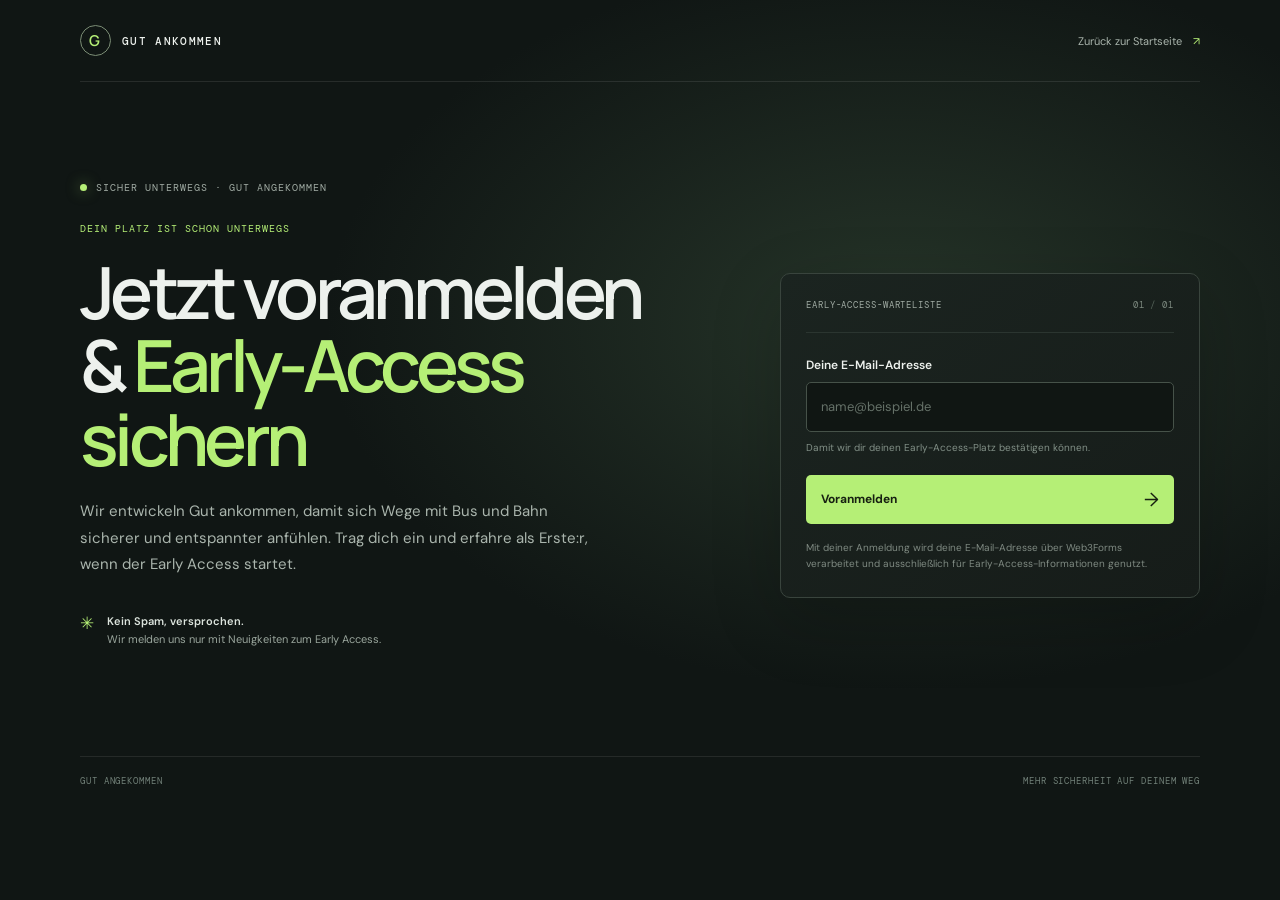
==== preregister.html @ cdcd8139 "Add Web3Forms early access registration" ====
<!doctype html>
<html lang="de">
<head>
  <meta charset="utf-8" />
  <meta name="viewport" content="width=device-width, initial-scale=1" />
  <meta name="theme-color" content="#101614" />
  <meta name="description" content="Melde dich für den Early Access von Gut ankommen an." />
  <title>Voranmelden · Gut ankommen</title>
  <link rel="stylesheet" href="/preregister.css" />
</head>
<body>
  <main class="page-shell">
    <header class="topbar">
      <a class="brand" href="/" aria-label="Zur Startseite Gut ankommen"><span class="brand-mark">G</span><span>GUT ANKOMMEN</span></a>
      <a class="back-link" href="/">Zurück zur Startseite <span aria-hidden="true">↗</span></a>
    </header>

    <section class="signup" aria-labelledby="signup-heading">
      <div class="eyebrow"><span class="pulse"></span> SICHER UNTERWEGS · GUT ANGEKOMMEN</div>
      <div class="signup-grid">
        <div class="intro-copy">
          <p class="overline">DEIN PLATZ IST SCHON UNTERWEGS</p>
          <h1 id="signup-heading">Jetzt voranmelden &amp; <em>Early-Access sichern</em></h1>
          <p class="lede">Wir entwickeln Gut ankommen, damit sich Wege mit Bus und Bahn sicherer und entspannter anfühlen. Trag dich ein und erfahre als Erste:r, wenn der Early Access startet.</p>
          <div class="promise"><span aria-hidden="true">✳</span><p><strong>Kein Spam, versprochen.</strong><br />Wir melden uns nur mit Neuigkeiten zum Early Access.</p></div>
        </div>

        <div class="form-card">
          <div class="form-card-head"><span class="label">EARLY-ACCESS-WARTELISTE</span><span class="step">01 <i>/</i> 01</span></div>
          <form id="preregister-form" novalidate>
            <label for="email">Deine E-Mail-Adresse</label>
            <input id="email" name="email" type="email" autocomplete="email" placeholder="name@beispiel.de" required aria-describedby="email-help form-status" />
            <small id="email-help" class="field-help">Damit wir dir deinen Early-Access-Platz bestätigen können.</small>
            <input type="checkbox" name="botcheck" class="botcheck" tabindex="-1" autocomplete="off" aria-hidden="true" />
            <button id="submit-button" type="submit"><span class="button-copy">Voranmelden</span><span class="button-arrow" aria-hidden="true">→</span></button>
            <p id="form-status" class="form-status" role="status" aria-live="polite"></p>
          </form>
          <p class="privacy-note">Mit deiner Anmeldung wird deine E-Mail-Adresse über Web3Forms verarbeitet und ausschließlich für Early-Access-Informationen genutzt.</p>
        </div>
      </div>
      <div class="bottom-note"><span>GUT ANGEKOMMEN</span><span>MEHR SICHERHEIT AUF DEINEM WEG</span></div>
    </section>
  </main>
  <script src="/preregister.js"></script>
</body>
</html>
---- preregister.css ----
@import url('https://fonts.googleapis.com/css2?family=DM+Mono:wght@400;500&family=DM+Sans:wght@400;500;600;700&family=Manrope:wght@400;500;600;700;800&display=swap');
:root{color-scheme:dark;--bg:#101614;--panel:#171e1b;--line:#2b3530;--muted:#8b9690;--text:#edf1ed;--green:#b5ef76;--sans:'DM Sans',sans-serif;--display:Manrope,sans-serif;--mono:'DM Mono',monospace}
*{box-sizing:border-box}body{margin:0;min-height:100vh;color:var(--text);font-family:var(--sans);background:radial-gradient(ellipse at 70% 36%,#263529 0,transparent 45%),var(--bg)}a{color:inherit}.page-shell{width:min(1120px,calc(100% - 56px));margin:auto}.topbar{height:82px;display:flex;align-items:center;justify-content:space-between;border-bottom:1px solid #ffffff18}.brand{display:flex;align-items:center;gap:11px;text-decoration:none;font:500 11px var(--mono);letter-spacing:.12em}.brand-mark{width:31px;height:31px;border:1px solid #7b8d75;border-radius:50%;display:grid;place-items:center;color:var(--green);font:600 15px var(--display)}.back-link{font-size:11px;text-decoration:none;color:#aab5ad}.back-link span{padding-left:8px;color:var(--green)}.signup{padding:clamp(65px,11vh,120px) 0 26px}.eyebrow,.overline,.label,.step,.bottom-note{font:10px var(--mono);letter-spacing:.1em;color:#a0aba3}.eyebrow{display:flex;align-items:center;gap:9px}.pulse{width:7px;height:7px;border-radius:50%;background:var(--green);box-shadow:0 0 14px #b5ef7680}.signup-grid{display:grid;grid-template-columns:minmax(0,1fr) minmax(320px,420px);gap:clamp(44px,8vw,108px);align-items:center;margin-top:28px}.intro-copy{max-width:590px}.overline{color:var(--green);margin:0 0 20px}h1{font:600 clamp(42px,6.2vw,72px)/1.02 var(--display);letter-spacing:-.065em;margin:0}h1 em{font-style:normal;color:var(--green)}.lede{max-width:520px;color:#aab5ad;font-size:15px;line-height:1.75;margin:23px 0 0}.promise{display:flex;align-items:flex-start;gap:13px;margin-top:35px;color:var(--green)}.promise>span{font-size:17px}.promise p{margin:0;color:#9aa69d;font-size:11px;line-height:1.65}.promise strong{color:#dce4dd;font-weight:600}.form-card{padding:25px;background:linear-gradient(145deg,#1b2420,#161c19);border:1px solid #39443d;border-radius:10px;box-shadow:0 22px 70px #0003}.form-card-head{display:flex;align-items:center;justify-content:space-between;padding-bottom:21px;border-bottom:1px solid var(--line)}.label{font-size:9px}.step{font-size:9px;color:#7e8b81}.step i{font-style:normal;color:#536157}form{padding-top:24px}label{display:block;font-size:12px;font-weight:600;margin-bottom:9px}input[type=email]{width:100%;height:50px;border-radius:5px;border:1px solid #465249;background:#101613;color:var(--text);padding:0 14px;font:13px var(--sans);outline:none;transition:border-color .2s,box-shadow .2s}input[type=email]::placeholder{color:#657168}input[type=email]:focus{border-color:var(--green);box-shadow:0 0 0 3px #b5ef761a}.field-help{display:block;color:#829087;font-size:10px;margin-top:9px}.botcheck{position:absolute;left:-10000px;width:1px;height:1px;overflow:hidden}button{width:100%;height:49px;margin-top:21px;padding:0 15px;border:0;border-radius:5px;display:flex;align-items:center;justify-content:space-between;background:var(--green);color:#172011;font:700 12px var(--sans);cursor:pointer;transition:background .18s,transform .18s,opacity .18s}button:hover:not(:disabled){background:#c7ff8d;transform:translateY(-1px)}button:disabled{cursor:wait;opacity:.78}.button-arrow{font-size:19px;font-weight:400}.button-copy{display:flex;align-items:center;gap:9px}.spinner{width:13px;height:13px;border:2px solid #25331d55;border-top-color:#182311;border-radius:50%;animation:spin .65s linear infinite}@keyframes spin{to{transform:rotate(360deg)}}.form-status{min-height:18px;margin:12px 0 0;font-size:11px;line-height:1.5;color:#e4b7a7}.form-status.success{color:var(--green)}.form-status:empty{margin-top:0;min-height:0}.privacy-note{margin:16px 0 0;color:#7f8a82;font-size:10px;line-height:1.6}.bottom-note{display:flex;justify-content:space-between;border-top:1px solid #ffffff16;margin-top:clamp(70px,12vh,128px);padding-top:18px;font-size:9px;color:#718078}
@media(max-width:760px){.page-shell{width:calc(100% - 34px)}.topbar{height:68px}.signup{padding:58px 0 22px}.signup-grid{grid-template-columns:1fr;gap:32px;margin-top:27px}.intro-copy{max-width:560px}h1{font-size:clamp(43px,12vw,60px)}.lede{font-size:14px;margin-top:18px}.promise{margin-top:23px}.form-card{padding:20px}.bottom-note{margin-top:48px;font-size:8px}.bottom-note span:last-child{text-align:right}.back-link{font-size:10px}}
@media(prefers-reduced-motion:reduce){*,*::before,*::after{scroll-behavior:auto!important;animation-duration:.01ms!important;transition-duration:.01ms!important}}
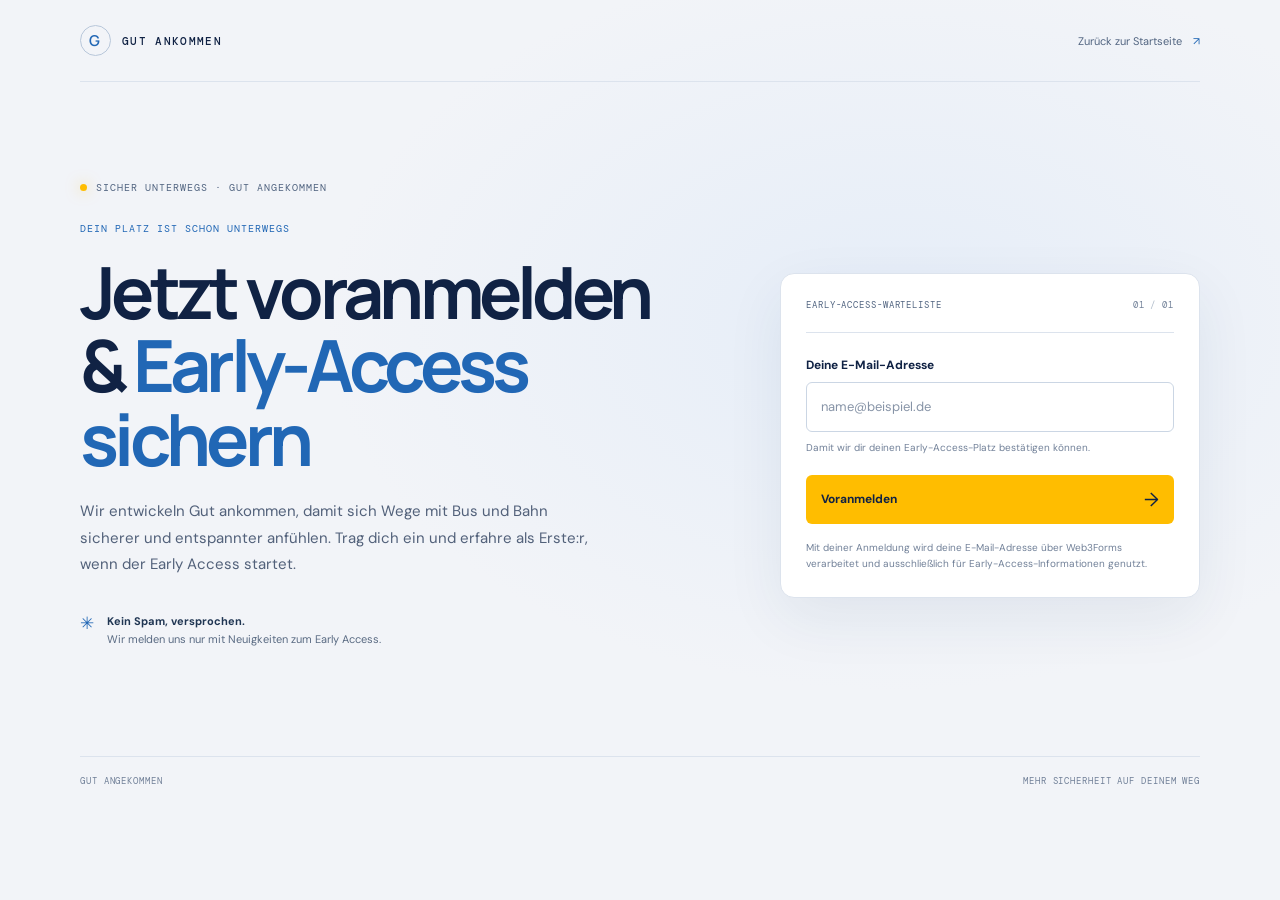
==== commit 9a7d932c: "Match browser theme color to light design" ====
--- a/preregister.html
+++ b/preregister.html
@@ -3,7 +3,7 @@
 <head>
   <meta charset="utf-8" />
   <meta name="viewport" content="width=device-width, initial-scale=1" />
-  <meta name="theme-color" content="#101614" />
+  <meta name="theme-color" content="#f2f4f8" />
   <meta name="description" content="Melde dich für den Early Access von Gut ankommen an." />
   <title>Voranmelden · Gut ankommen</title>
   <link rel="stylesheet" href="/preregister.css" />
--- a/preregister.css
+++ b/preregister.css
@@ -1,5 +1,5 @@
 @import url('https://fonts.googleapis.com/css2?family=DM+Mono:wght@400;500&family=DM+Sans:wght@400;500;600;700&family=Manrope:wght@400;500;600;700;800&display=swap');
-:root{color-scheme:dark;--bg:#101614;--panel:#171e1b;--line:#2b3530;--muted:#8b9690;--text:#edf1ed;--green:#b5ef76;--sans:'DM Sans',sans-serif;--display:Manrope,sans-serif;--mono:'DM Mono',monospace}
-*{box-sizing:border-box}body{margin:0;min-height:100vh;color:var(--text);font-family:var(--sans);background:radial-gradient(ellipse at 70% 36%,#263529 0,transparent 45%),var(--bg)}a{color:inherit}.page-shell{width:min(1120px,calc(100% - 56px));margin:auto}.topbar{height:82px;display:flex;align-items:center;justify-content:space-between;border-bottom:1px solid #ffffff18}.brand{display:flex;align-items:center;gap:11px;text-decoration:none;font:500 11px var(--mono);letter-spacing:.12em}.brand-mark{width:31px;height:31px;border:1px solid #7b8d75;border-radius:50%;display:grid;place-items:center;color:var(--green);font:600 15px var(--display)}.back-link{font-size:11px;text-decoration:none;color:#aab5ad}.back-link span{padding-left:8px;color:var(--green)}.signup{padding:clamp(65px,11vh,120px) 0 26px}.eyebrow,.overline,.label,.step,.bottom-note{font:10px var(--mono);letter-spacing:.1em;color:#a0aba3}.eyebrow{display:flex;align-items:center;gap:9px}.pulse{width:7px;height:7px;border-radius:50%;background:var(--green);box-shadow:0 0 14px #b5ef7680}.signup-grid{display:grid;grid-template-columns:minmax(0,1fr) minmax(320px,420px);gap:clamp(44px,8vw,108px);align-items:center;margin-top:28px}.intro-copy{max-width:590px}.overline{color:var(--green);margin:0 0 20px}h1{font:600 clamp(42px,6.2vw,72px)/1.02 var(--display);letter-spacing:-.065em;margin:0}h1 em{font-style:normal;color:var(--green)}.lede{max-width:520px;color:#aab5ad;font-size:15px;line-height:1.75;margin:23px 0 0}.promise{display:flex;align-items:flex-start;gap:13px;margin-top:35px;color:var(--green)}.promise>span{font-size:17px}.promise p{margin:0;color:#9aa69d;font-size:11px;line-height:1.65}.promise strong{color:#dce4dd;font-weight:600}.form-card{padding:25px;background:linear-gradient(145deg,#1b2420,#161c19);border:1px solid #39443d;border-radius:10px;box-shadow:0 22px 70px #0003}.form-card-head{display:flex;align-items:center;justify-content:space-between;padding-bottom:21px;border-bottom:1px solid var(--line)}.label{font-size:9px}.step{font-size:9px;color:#7e8b81}.step i{font-style:normal;color:#536157}form{padding-top:24px}label{display:block;font-size:12px;font-weight:600;margin-bottom:9px}input[type=email]{width:100%;height:50px;border-radius:5px;border:1px solid #465249;background:#101613;color:var(--text);padding:0 14px;font:13px var(--sans);outline:none;transition:border-color .2s,box-shadow .2s}input[type=email]::placeholder{color:#657168}input[type=email]:focus{border-color:var(--green);box-shadow:0 0 0 3px #b5ef761a}.field-help{display:block;color:#829087;font-size:10px;margin-top:9px}.botcheck{position:absolute;left:-10000px;width:1px;height:1px;overflow:hidden}button{width:100%;height:49px;margin-top:21px;padding:0 15px;border:0;border-radius:5px;display:flex;align-items:center;justify-content:space-between;background:var(--green);color:#172011;font:700 12px var(--sans);cursor:pointer;transition:background .18s,transform .18s,opacity .18s}button:hover:not(:disabled){background:#c7ff8d;transform:translateY(-1px)}button:disabled{cursor:wait;opacity:.78}.button-arrow{font-size:19px;font-weight:400}.button-copy{display:flex;align-items:center;gap:9px}.spinner{width:13px;height:13px;border:2px solid #25331d55;border-top-color:#182311;border-radius:50%;animation:spin .65s linear infinite}@keyframes spin{to{transform:rotate(360deg)}}.form-status{min-height:18px;margin:12px 0 0;font-size:11px;line-height:1.5;color:#e4b7a7}.form-status.success{color:var(--green)}.form-status:empty{margin-top:0;min-height:0}.privacy-note{margin:16px 0 0;color:#7f8a82;font-size:10px;line-height:1.6}.bottom-note{display:flex;justify-content:space-between;border-top:1px solid #ffffff16;margin-top:clamp(70px,12vh,128px);padding-top:18px;font-size:9px;color:#718078}
+:root{color-scheme:light;--bg:#f2f4f8;--panel:#fff;--line:#dce3ed;--muted:#617089;--text:#102244;--blue:#2167b5;--yellow:#ffbd00;--sans:'DM Sans',sans-serif;--display:Manrope,sans-serif;--mono:'DM Mono',monospace}
+*{box-sizing:border-box}body{margin:0;min-height:100vh;color:var(--text);font-family:var(--sans);background:radial-gradient(ellipse at 70% 36%,#e5edf8 0,transparent 45%),var(--bg)}a{color:inherit}.page-shell{width:min(1120px,calc(100% - 56px));margin:auto}.topbar{height:82px;display:flex;align-items:center;justify-content:space-between;border-bottom:1px solid var(--line)}.brand{display:flex;align-items:center;gap:11px;text-decoration:none;font:500 11px var(--mono);letter-spacing:.12em}.brand-mark{width:31px;height:31px;border:1px solid #b8c7da;border-radius:50%;display:grid;place-items:center;color:var(--blue);font:600 15px var(--display)}.back-link{font-size:11px;text-decoration:none;color:#526581}.back-link span{padding-left:8px;color:var(--blue)}.signup{padding:clamp(65px,11vh,120px) 0 26px}.eyebrow,.overline,.label,.step,.bottom-note{font:10px var(--mono);letter-spacing:.1em;color:#526581}.eyebrow{display:flex;align-items:center;gap:9px}.pulse{width:7px;height:7px;border-radius:50%;background:var(--yellow);box-shadow:0 0 14px #ffbd0080}.signup-grid{display:grid;grid-template-columns:minmax(0,1fr) minmax(320px,420px);gap:clamp(44px,8vw,108px);align-items:center;margin-top:28px}.intro-copy{max-width:590px}.overline{color:var(--blue);margin:0 0 20px}h1{font:700 clamp(42px,6.2vw,72px)/1.02 var(--display);letter-spacing:-.065em;margin:0}h1 em{font-style:normal;color:var(--blue)}.lede{max-width:520px;color:#52617a;font-size:15px;line-height:1.75;margin:23px 0 0}.promise{display:flex;align-items:flex-start;gap:13px;margin-top:35px;color:var(--blue)}.promise>span{font-size:17px}.promise p{margin:0;color:#596a82;font-size:11px;line-height:1.65}.promise strong{color:#203653;font-weight:700}.form-card{padding:25px;background:var(--panel);border:1px solid var(--line);border-radius:14px;box-shadow:0 20px 60px #17365a12}.form-card-head{display:flex;align-items:center;justify-content:space-between;padding-bottom:21px;border-bottom:1px solid var(--line)}.label{font-size:9px}.step{font-size:9px;color:#718098}.step i{font-style:normal;color:#b1bdcb}form{padding-top:24px}label{display:block;font-size:12px;font-weight:700;margin-bottom:9px}input[type=email]{width:100%;height:50px;border-radius:6px;border:1px solid #cbd6e4;background:#fff;color:var(--text);padding:0 14px;font:13px var(--sans);outline:none;transition:border-color .2s,box-shadow .2s}input[type=email]::placeholder{color:#8794a7}input[type=email]:focus{border-color:var(--blue);box-shadow:0 0 0 3px #2167b51a}.field-help{display:block;color:#718098;font-size:10px;margin-top:9px}.botcheck{position:absolute;left:-10000px;width:1px;height:1px;overflow:hidden}button{width:100%;height:49px;margin-top:21px;padding:0 15px;border:0;border-radius:6px;display:flex;align-items:center;justify-content:space-between;background:var(--yellow);color:#102244;font:700 12px var(--sans);cursor:pointer;transition:background .18s,transform .18s,opacity .18s}button:hover:not(:disabled){background:#ffd04a;transform:translateY(-1px)}button:disabled{cursor:wait;opacity:.78}.button-arrow{font-size:19px;font-weight:400}.button-copy{display:flex;align-items:center;gap:9px}.spinner{width:13px;height:13px;border:2px solid #10224455;border-top-color:#102244;border-radius:50%;animation:spin .65s linear infinite}@keyframes spin{to{transform:rotate(360deg)}}.form-status{min-height:18px;margin:12px 0 0;font-size:11px;line-height:1.5;color:#b64d39}.form-status.success{color:#176b51}.form-status:empty{margin-top:0;min-height:0}.privacy-note{margin:16px 0 0;color:#718098;font-size:10px;line-height:1.6}.bottom-note{display:flex;justify-content:space-between;border-top:1px solid var(--line);margin-top:clamp(70px,12vh,128px);padding-top:18px;font-size:9px;color:#718098}
 @media(max-width:760px){.page-shell{width:calc(100% - 34px)}.topbar{height:68px}.signup{padding:58px 0 22px}.signup-grid{grid-template-columns:1fr;gap:32px;margin-top:27px}.intro-copy{max-width:560px}h1{font-size:clamp(43px,12vw,60px)}.lede{font-size:14px;margin-top:18px}.promise{margin-top:23px}.form-card{padding:20px}.bottom-note{margin-top:48px;font-size:8px}.bottom-note span:last-child{text-align:right}.back-link{font-size:10px}}
 @media(prefers-reduced-motion:reduce){*,*::before,*::after{scroll-behavior:auto!important;animation-duration:.01ms!important;transition-duration:.01ms!important}}
